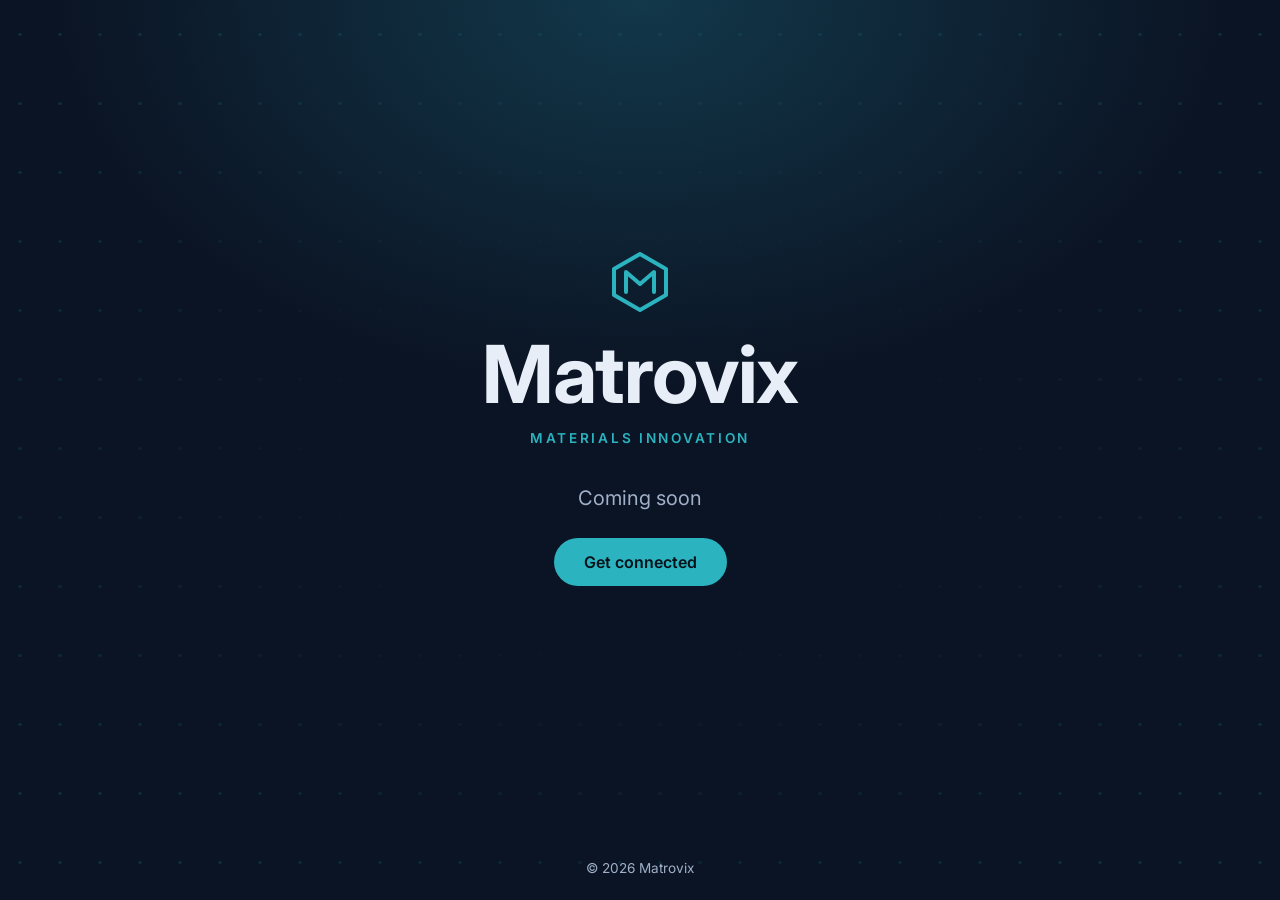
==== index.html @ 4d77bd99 "Replace site with simple coming-soon page Co-Authored-By: Claude Opus 5.5 <noreply@anthropic.com> Cl" ====
<!doctype html>
<html lang="en">
<head>
  <meta charset="utf-8">
  <meta name="viewport" content="width=device-width, initial-scale=1">
  <title>Matrovix — Coming Soon</title>
  <meta name="description" content="Matrovix — Materials Innovation. Coming soon.">
  <link rel="icon" href="favicon.svg" type="image/svg+xml">
  <link rel="preconnect" href="https://fonts.googleapis.com">
  <link rel="preconnect" href="https://fonts.gstatic.com" crossorigin>
  <link href="https://fonts.googleapis.com/css2?family=Inter:wght@400;600;700&display=swap" rel="stylesheet">
  <link rel="stylesheet" href="styles.css">
</head>
<body>
  <div class="lattice" aria-hidden="true"></div>
  <main class="center">
    <svg class="mark" width="64" height="64" viewBox="0 0 32 32" aria-hidden="true">
      <path d="M16 2 29 9.5v13L16 30 3 22.5v-13Z" fill="none" stroke="currentColor" stroke-width="2" stroke-linejoin="round"/>
      <path d="M9 21V11l7 6 7-6v10" fill="none" stroke="currentColor" stroke-width="2" stroke-linejoin="round" stroke-linecap="round"/>
    </svg>
    <h1>Matrovix</h1>
    <p class="tagline">Materials Innovation</p>
    <p class="soon">Coming soon</p>
    <a class="btn" href="mailto:matrovix01@gmail.com?subject=Connecting%20with%20Matrovix">Get connected</a>
  </main>
  <footer>© <span id="year">2026</span> Matrovix</footer>
  <script>document.getElementById('year').textContent = new Date().getFullYear();</script>
</body>
</html>
---- styles.css ----
:root {
  --bg: #0b1424;
  --text: #e8eef7;
  --muted: #9fb0c8;
  --accent: #2bb3bf;
  --accent-ink: #06121a;
}

* { box-sizing: border-box; }
html, body { height: 100%; }
body {
  margin: 0;
  font-family: "Inter", system-ui, -apple-system, Segoe UI, Roboto, sans-serif;
  background: radial-gradient(900px 600px at 50% 0%, #12384a 0%, transparent 65%), var(--bg);
  color: var(--text);
  display: flex;
  flex-direction: column;
  min-height: 100vh;
  overflow-x: hidden;
}

.lattice {
  position: fixed; inset: 0; opacity: .14; pointer-events: none;
  background-image:
    radial-gradient(circle, var(--accent) 1.5px, transparent 2px),
    linear-gradient(60deg, transparent 49.5%, #2bb3bf33 50%, transparent 50.5%),
    linear-gradient(-60deg, transparent 49.5%, #2bb3bf33 50%, transparent 50.5%);
  background-size: 40px 69px;
  mask-image: radial-gradient(ellipse at center, transparent 25%, #000 80%);
}

.center {
  position: relative;
  flex: 1;
  display: flex;
  flex-direction: column;
  align-items: center;
  justify-content: center;
  text-align: center;
  padding: 48px 16px;
}

.mark { color: var(--accent); margin-bottom: 20px; }

h1 {
  font-size: clamp(2.8rem, 9vw, 5rem);
  font-weight: 700;
  letter-spacing: -.02em;
  margin: 0;
  line-height: 1;
}

.tagline {
  text-transform: uppercase;
  letter-spacing: .2em;
  font-size: .85rem;
  font-weight: 600;
  color: var(--accent);
  margin: 16px 0 0;
}

.soon {
  font-size: 1.25rem;
  color: var(--muted);
  margin: 40px 0 28px;
}

.btn {
  display: inline-block;
  padding: 14px 30px;
  border-radius: 999px;
  background: var(--accent);
  color: var(--accent-ink);
  font-weight: 600;
  text-decoration: none;
  transition: transform .15s ease, filter .15s ease;
}
.btn:hover { transform: translateY(-1px); filter: brightness(1.08); }

footer {
  position: relative;
  text-align: center;
  padding: 24px 16px;
  color: var(--muted);
  font-size: .85rem;
}
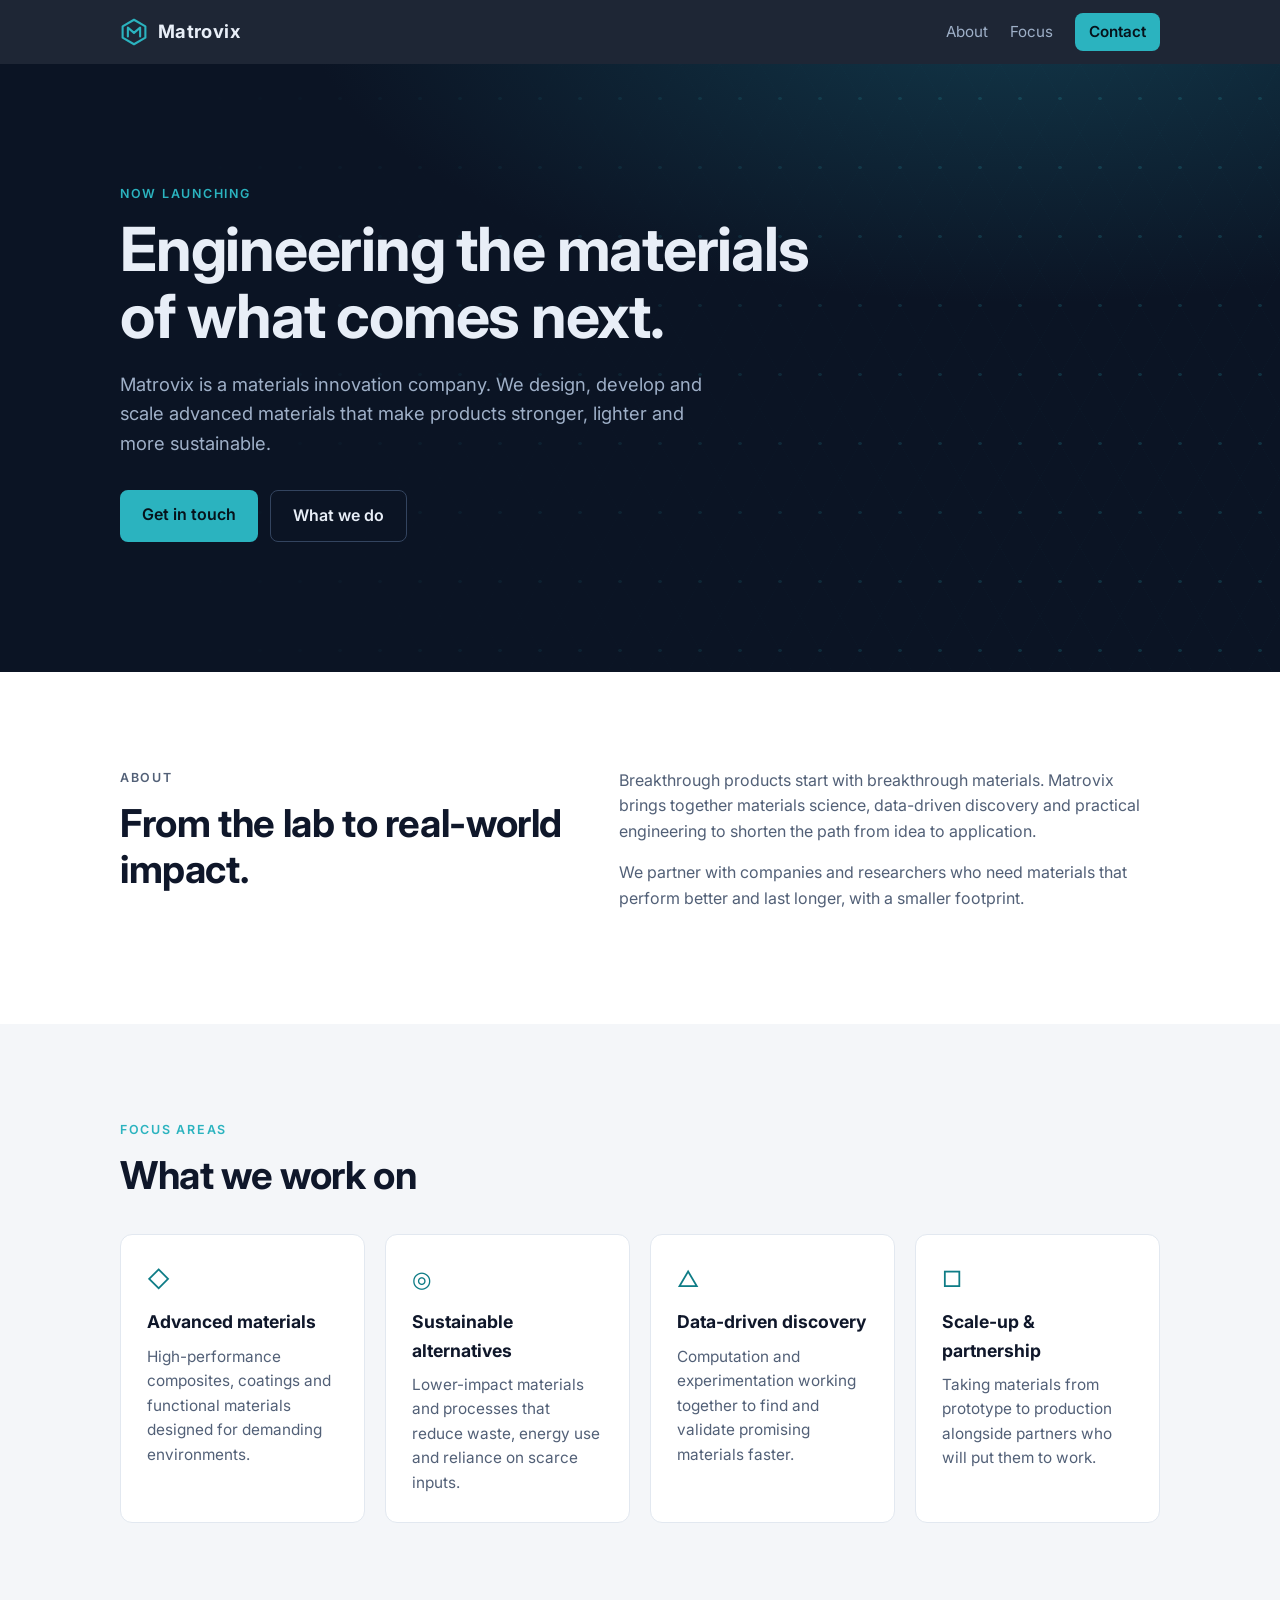
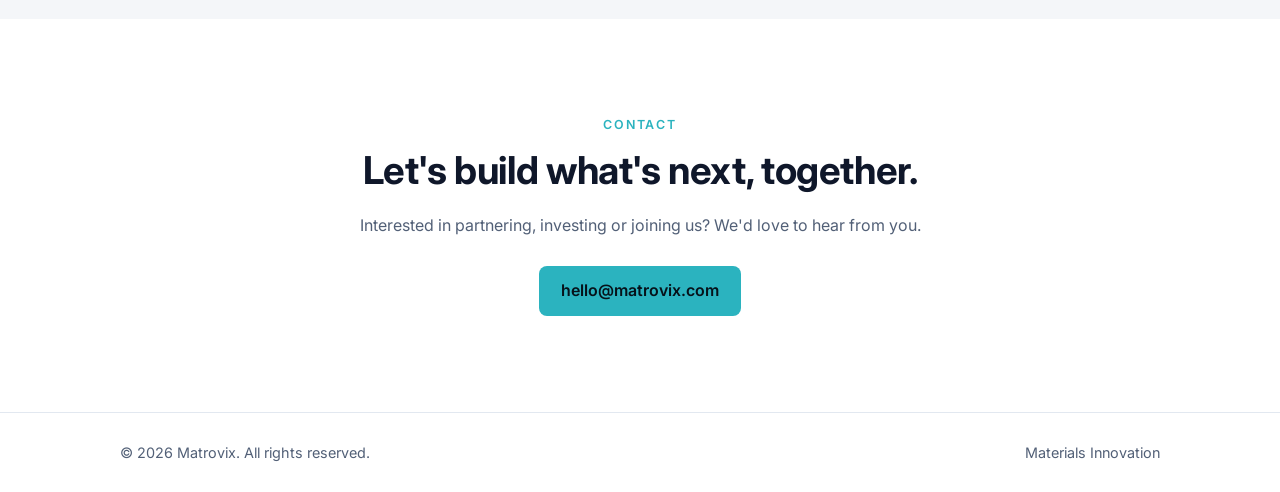
==== commit 92d3aeb4: "Restore the original full Matrovix website Co-Authored-By: Claude Opus 5.5 <noreply@anthropic.com> C" ====
--- a/index.html
+++ b/index.html
@@ -3,27 +3,108 @@
 <head>
   <meta charset="utf-8">
   <meta name="viewport" content="width=device-width, initial-scale=1">
-  <title>Matrovix — Coming Soon</title>
-  <meta name="description" content="Matrovix — Materials Innovation. Coming soon.">
+  <title>Matrovix — Materials Innovation</title>
+  <meta name="description" content="Matrovix is a materials innovation company developing the next generation of advanced materials.">
   <link rel="icon" href="favicon.svg" type="image/svg+xml">
   <link rel="preconnect" href="https://fonts.googleapis.com">
   <link rel="preconnect" href="https://fonts.gstatic.com" crossorigin>
-  <link href="https://fonts.googleapis.com/css2?family=Inter:wght@400;600;700&display=swap" rel="stylesheet">
+  <link href="https://fonts.googleapis.com/css2?family=Inter:wght@400;500;600;700&display=swap" rel="stylesheet">
   <link rel="stylesheet" href="styles.css">
 </head>
 <body>
-  <div class="lattice" aria-hidden="true"></div>
-  <main class="center">
-    <svg class="mark" width="64" height="64" viewBox="0 0 32 32" aria-hidden="true">
-      <path d="M16 2 29 9.5v13L16 30 3 22.5v-13Z" fill="none" stroke="currentColor" stroke-width="2" stroke-linejoin="round"/>
-      <path d="M9 21V11l7 6 7-6v10" fill="none" stroke="currentColor" stroke-width="2" stroke-linejoin="round" stroke-linecap="round"/>
-    </svg>
-    <h1>Matrovix</h1>
-    <p class="tagline">Materials Innovation</p>
-    <p class="soon">Coming soon</p>
-    <a class="btn" href="mailto:matrovix01@gmail.com?subject=Connecting%20with%20Matrovix">Get connected</a>
+  <header class="nav">
+    <div class="container nav-inner">
+      <a href="#" class="logo" aria-label="Matrovix home">
+        <svg width="28" height="28" viewBox="0 0 32 32" aria-hidden="true"><use href="#mark"/></svg>
+        <span>Matrovix</span>
+      </a>
+      <nav>
+        <a href="#about">About</a>
+        <a href="#focus">Focus</a>
+        <a href="#contact" class="btn btn-small">Contact</a>
+      </nav>
+    </div>
+  </header>
+
+  <main>
+    <section class="hero">
+      <div class="lattice" aria-hidden="true"></div>
+      <div class="container hero-inner">
+        <p class="eyebrow">Now launching</p>
+        <h1>Engineering the materials<br>of what comes next.</h1>
+        <p class="lead">Matrovix is a materials innovation company. We design, develop and scale advanced materials that make products stronger, lighter and more sustainable.</p>
+        <div class="cta">
+          <a href="#contact" class="btn">Get in touch</a>
+          <a href="#focus" class="btn btn-ghost">What we do</a>
+        </div>
+      </div>
+    </section>
+
+    <section id="about" class="section">
+      <div class="container two-col">
+        <div>
+          <p class="eyebrow">About</p>
+          <h2>From the lab to real-world impact.</h2>
+        </div>
+        <div>
+          <p>Breakthrough products start with breakthrough materials. Matrovix brings together materials science, data-driven discovery and practical engineering to shorten the path from idea to application.</p>
+          <p>We partner with companies and researchers who need materials that perform better and last longer, with a smaller footprint.</p>
+        </div>
+      </div>
+    </section>
+
+    <section id="focus" class="section section-alt">
+      <div class="container">
+        <p class="eyebrow">Focus areas</p>
+        <h2>What we work on</h2>
+        <div class="grid">
+          <article class="card">
+            <div class="icon">◇</div>
+            <h3>Advanced materials</h3>
+            <p>High-performance composites, coatings and functional materials designed for demanding environments.</p>
+          </article>
+          <article class="card">
+            <div class="icon">◎</div>
+            <h3>Sustainable alternatives</h3>
+            <p>Lower-impact materials and processes that reduce waste, energy use and reliance on scarce inputs.</p>
+          </article>
+          <article class="card">
+            <div class="icon">△</div>
+            <h3>Data-driven discovery</h3>
+            <p>Computation and experimentation working together to find and validate promising materials faster.</p>
+          </article>
+          <article class="card">
+            <div class="icon">□</div>
+            <h3>Scale-up &amp; partnership</h3>
+            <p>Taking materials from prototype to production alongside partners who will put them to work.</p>
+          </article>
+        </div>
+      </div>
+    </section>
+
+    <section id="contact" class="section">
+      <div class="container contact">
+        <p class="eyebrow">Contact</p>
+        <h2>Let's build what's next, together.</h2>
+        <p>Interested in partnering, investing or joining us? We'd love to hear from you.</p>
+        <a href="mailto:hello@matrovix.com" class="btn">hello@matrovix.com</a>
+      </div>
+    </section>
   </main>
-  <footer>© <span id="year">2026</span> Matrovix</footer>
+
+  <footer class="footer">
+    <div class="container footer-inner">
+      <span>© <span id="year">2026</span> Matrovix. All rights reserved.</span>
+      <span>Materials Innovation</span>
+    </div>
+  </footer>
+
+  <svg width="0" height="0" style="position:absolute">
+    <symbol id="mark" viewBox="0 0 32 32">
+      <path d="M16 2 29 9.5v13L16 30 3 22.5v-13Z" fill="none" stroke="currentColor" stroke-width="2.4" stroke-linejoin="round"/>
+      <path d="M9 21V11l7 6 7-6v10" fill="none" stroke="currentColor" stroke-width="2.4" stroke-linejoin="round" stroke-linecap="round"/>
+    </symbol>
+  </svg>
   <script>document.getElementById('year').textContent = new Date().getFullYear();</script>
 </body>
 </html>
--- a/styles.css
+++ b/styles.css
@@ -1,86 +1,110 @@
 :root {
-  --bg: #0b1424;
-  --text: #e8eef7;
-  --muted: #9fb0c8;
-  --accent: #2bb3bf;
-  --accent-ink: #06121a;
+  --bg: #ffffff;
+  --bg-alt: #f4f6f9;
+  --text: #0f172a;
+  --muted: #526077;
+  --accent: #0e7c86;
+  --accent-ink: #ffffff;
+  --border: #e2e8f0;
+  --hero-bg: #0b1424;
+  --hero-text: #e8eef7;
+  --hero-muted: #9fb0c8;
+}
+
+@media (prefers-color-scheme: dark) {
+  :root {
+    --bg: #0b1220;
+    --bg-alt: #111a2c;
+    --text: #e6ecf5;
+    --muted: #9aa8bd;
+    --accent: #2bb3bf;
+    --accent-ink: #06121a;
+    --border: #1f2a3d;
+  }
 }
 
 * { box-sizing: border-box; }
-html, body { height: 100%; }
+html { scroll-behavior: smooth; }
 body {
   margin: 0;
   font-family: "Inter", system-ui, -apple-system, Segoe UI, Roboto, sans-serif;
-  background: radial-gradient(900px 600px at 50% 0%, #12384a 0%, transparent 65%), var(--bg);
+  background: var(--bg);
   color: var(--text);
-  display: flex;
-  flex-direction: column;
-  min-height: 100vh;
-  overflow-x: hidden;
+  line-height: 1.6;
 }
 
+.container { max-width: 1080px; margin: 0 auto; padding: 0 20px; }
+
+/* Nav */
+.nav {
+  position: sticky; top: 0; z-index: 10;
+  background: color-mix(in srgb, var(--hero-bg) 92%, transparent);
+  backdrop-filter: blur(8px);
+  color: var(--hero-text);
+}
+.nav-inner { display: flex; align-items: center; justify-content: space-between; height: 64px; }
+.logo { display: flex; align-items: center; gap: 10px; color: inherit; text-decoration: none; font-weight: 700; font-size: 1.15rem; letter-spacing: .02em; }
+.logo svg { color: #2bb3bf; }
+.nav nav { display: flex; align-items: center; gap: 22px; }
+.nav nav a { color: var(--hero-muted); text-decoration: none; font-size: .95rem; }
+.nav nav a:hover { color: var(--hero-text); }
+.nav nav a.btn { color: #06121a; }
+
+/* Buttons */
+.btn {
+  display: inline-block; padding: 12px 22px; border-radius: 8px;
+  background: #2bb3bf; color: #06121a; font-weight: 600; text-decoration: none;
+  transition: transform .15s ease, filter .15s ease;
+}
+.btn:hover { transform: translateY(-1px); filter: brightness(1.08); }
+.btn-small { padding: 7px 14px; font-size: .9rem; }
+.btn-ghost { background: transparent; color: var(--hero-text); border: 1px solid #33445f; }
+
+/* Hero */
+.hero {
+  position: relative; overflow: hidden;
+  background: radial-gradient(1200px 500px at 80% -10%, #12384a 0%, transparent 60%), var(--hero-bg);
+  color: var(--hero-text);
+  padding: 120px 0 130px;
+}
 .lattice {
-  position: fixed; inset: 0; opacity: .14; pointer-events: none;
+  position: absolute; inset: 0; opacity: .18;
   background-image:
-    radial-gradient(circle, var(--accent) 1.5px, transparent 2px),
+    radial-gradient(circle, #2bb3bf 1.5px, transparent 2px),
     linear-gradient(60deg, transparent 49.5%, #2bb3bf33 50%, transparent 50.5%),
     linear-gradient(-60deg, transparent 49.5%, #2bb3bf33 50%, transparent 50.5%);
   background-size: 40px 69px;
-  mask-image: radial-gradient(ellipse at center, transparent 25%, #000 80%);
+  mask-image: linear-gradient(to left, #000 20%, transparent 85%);
 }
+.hero-inner { position: relative; }
+.hero h1 { font-size: clamp(2.2rem, 5.5vw, 3.8rem); line-height: 1.1; margin: 0 0 20px; letter-spacing: -.02em; }
+.lead { font-size: 1.15rem; color: var(--hero-muted); max-width: 600px; margin: 0 0 32px; }
+.cta { display: flex; gap: 12px; flex-wrap: wrap; }
+.eyebrow { text-transform: uppercase; letter-spacing: .14em; font-size: .78rem; font-weight: 600; color: #2bb3bf; margin: 0 0 12px; }
 
-.center {
-  position: relative;
-  flex: 1;
-  display: flex;
-  flex-direction: column;
-  align-items: center;
-  justify-content: center;
-  text-align: center;
-  padding: 48px 16px;
+/* Sections */
+.section { padding: 96px 0; }
+.section-alt { background: var(--bg-alt); }
+h2 { font-size: clamp(1.7rem, 3.5vw, 2.4rem); line-height: 1.2; margin: 0 0 20px; letter-spacing: -.01em; }
+.two-col { display: grid; grid-template-columns: 1fr 1.2fr; gap: 48px; }
+.two-col p { color: var(--muted); margin-top: 0; }
+
+.grid { display: grid; grid-template-columns: repeat(auto-fit, minmax(230px, 1fr)); gap: 20px; margin-top: 36px; }
+.card { background: var(--bg); border: 1px solid var(--border); border-radius: 12px; padding: 26px; }
+.card h3 { margin: 12px 0 8px; font-size: 1.1rem; }
+.card p { margin: 0; color: var(--muted); font-size: .96rem; }
+.icon { font-size: 1.4rem; color: var(--accent); }
+
+.contact { text-align: center; max-width: 640px; }
+.contact p:not(.eyebrow) { color: var(--muted); margin-bottom: 28px; }
+
+/* Footer */
+.footer { border-top: 1px solid var(--border); padding: 28px 0; color: var(--muted); font-size: .9rem; }
+.footer-inner { display: flex; justify-content: space-between; gap: 12px; flex-wrap: wrap; }
+
+@media (max-width: 720px) {
+  .two-col { grid-template-columns: 1fr; gap: 8px; }
+  .nav nav a:not(.btn) { display: none; }
+  .hero { padding: 80px 0 90px; }
+  .section { padding: 72px 0; }
 }
-
-.mark { color: var(--accent); margin-bottom: 20px; }
-
-h1 {
-  font-size: clamp(2.8rem, 9vw, 5rem);
-  font-weight: 700;
-  letter-spacing: -.02em;
-  margin: 0;
-  line-height: 1;
-}
-
-.tagline {
-  text-transform: uppercase;
-  letter-spacing: .2em;
-  font-size: .85rem;
-  font-weight: 600;
-  color: var(--accent);
-  margin: 16px 0 0;
-}
-
-.soon {
-  font-size: 1.25rem;
-  color: var(--muted);
-  margin: 40px 0 28px;
-}
-
-.btn {
-  display: inline-block;
-  padding: 14px 30px;
-  border-radius: 999px;
-  background: var(--accent);
-  color: var(--accent-ink);
-  font-weight: 600;
-  text-decoration: none;
-  transition: transform .15s ease, filter .15s ease;
-}
-.btn:hover { transform: translateY(-1px); filter: brightness(1.08); }
-
-footer {
-  position: relative;
-  text-align: center;
-  padding: 24px 16px;
-  color: var(--muted);
-  font-size: .85rem;
-}
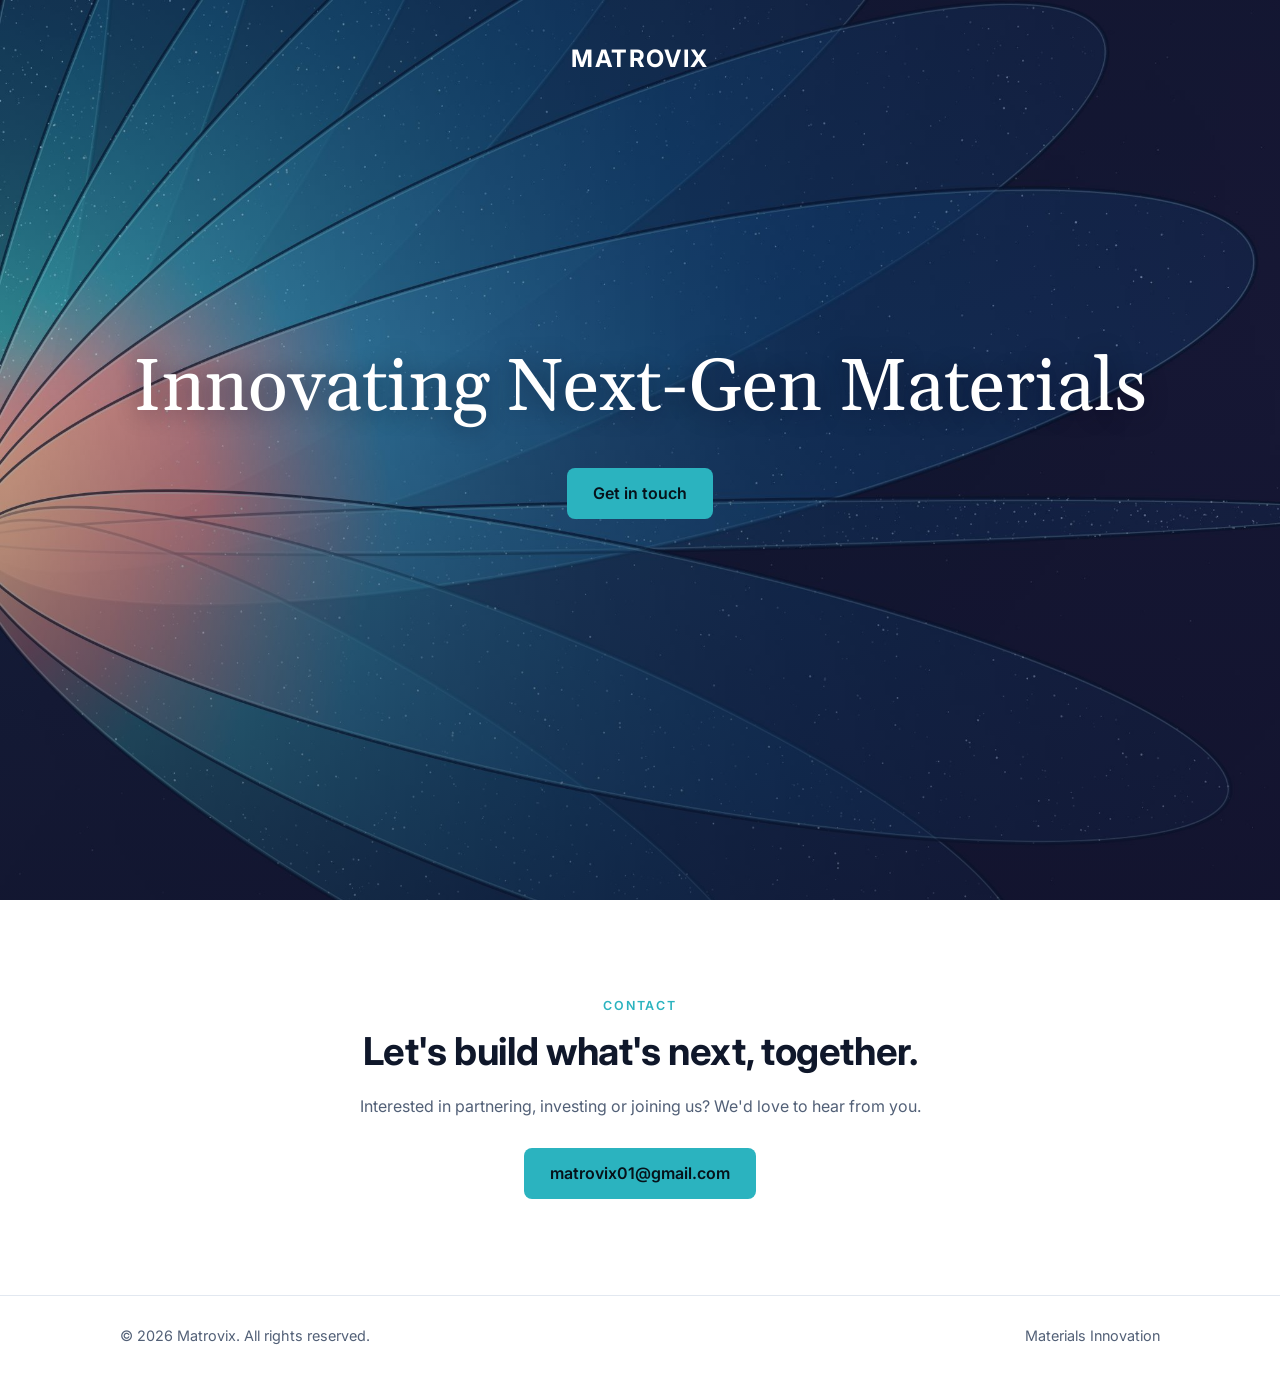
==== commit 942b0233: "Redesign landing page with full-screen hero image Remove the About and Focus sections, and point the" ====
--- a/index.html
+++ b/index.html
@@ -3,91 +3,30 @@
 <head>
   <meta charset="utf-8">
   <meta name="viewport" content="width=device-width, initial-scale=1">
-  <title>Matrovix — Materials Innovation</title>
-  <meta name="description" content="Matrovix is a materials innovation company developing the next generation of advanced materials.">
+  <title>Matrovix — Innovating Next-Gen Materials</title>
+  <meta name="description" content="Matrovix is a materials innovation company developing next-generation materials.">
   <link rel="icon" href="favicon.svg" type="image/svg+xml">
   <link rel="preconnect" href="https://fonts.googleapis.com">
   <link rel="preconnect" href="https://fonts.gstatic.com" crossorigin>
-  <link href="https://fonts.googleapis.com/css2?family=Inter:wght@400;500;600;700&display=swap" rel="stylesheet">
+  <link href="https://fonts.googleapis.com/css2?family=Gelasio:wght@400;500&family=Inter:wght@400;600;700&display=swap" rel="stylesheet">
   <link rel="stylesheet" href="styles.css">
 </head>
 <body>
-  <header class="nav">
-    <div class="container nav-inner">
-      <a href="#" class="logo" aria-label="Matrovix home">
-        <svg width="28" height="28" viewBox="0 0 32 32" aria-hidden="true"><use href="#mark"/></svg>
-        <span>Matrovix</span>
-      </a>
-      <nav>
-        <a href="#about">About</a>
-        <a href="#focus">Focus</a>
-        <a href="#contact" class="btn btn-small">Contact</a>
-      </nav>
+  <header class="hero">
+    <a href="#" class="brand">MATROVIX</a>
+    <div class="hero-inner">
+      <h1>Innovating <span class="nowrap">Next-Gen</span> Materials</h1>
+      <a href="#contact" class="btn">Get in touch</a>
     </div>
   </header>
 
   <main>
-    <section class="hero">
-      <div class="lattice" aria-hidden="true"></div>
-      <div class="container hero-inner">
-        <p class="eyebrow">Now launching</p>
-        <h1>Engineering the materials<br>of what comes next.</h1>
-        <p class="lead">Matrovix is a materials innovation company. We design, develop and scale advanced materials that make products stronger, lighter and more sustainable.</p>
-        <div class="cta">
-          <a href="#contact" class="btn">Get in touch</a>
-          <a href="#focus" class="btn btn-ghost">What we do</a>
-        </div>
-      </div>
-    </section>
-
-    <section id="about" class="section">
-      <div class="container two-col">
-        <div>
-          <p class="eyebrow">About</p>
-          <h2>From the lab to real-world impact.</h2>
-        </div>
-        <div>
-          <p>Breakthrough products start with breakthrough materials. Matrovix brings together materials science, data-driven discovery and practical engineering to shorten the path from idea to application.</p>
-          <p>We partner with companies and researchers who need materials that perform better and last longer, with a smaller footprint.</p>
-        </div>
-      </div>
-    </section>
-
-    <section id="focus" class="section section-alt">
-      <div class="container">
-        <p class="eyebrow">Focus areas</p>
-        <h2>What we work on</h2>
-        <div class="grid">
-          <article class="card">
-            <div class="icon">◇</div>
-            <h3>Advanced materials</h3>
-            <p>High-performance composites, coatings and functional materials designed for demanding environments.</p>
-          </article>
-          <article class="card">
-            <div class="icon">◎</div>
-            <h3>Sustainable alternatives</h3>
-            <p>Lower-impact materials and processes that reduce waste, energy use and reliance on scarce inputs.</p>
-          </article>
-          <article class="card">
-            <div class="icon">△</div>
-            <h3>Data-driven discovery</h3>
-            <p>Computation and experimentation working together to find and validate promising materials faster.</p>
-          </article>
-          <article class="card">
-            <div class="icon">□</div>
-            <h3>Scale-up &amp; partnership</h3>
-            <p>Taking materials from prototype to production alongside partners who will put them to work.</p>
-          </article>
-        </div>
-      </div>
-    </section>
-
     <section id="contact" class="section">
       <div class="container contact">
         <p class="eyebrow">Contact</p>
         <h2>Let's build what's next, together.</h2>
         <p>Interested in partnering, investing or joining us? We'd love to hear from you.</p>
-        <a href="mailto:hello@matrovix.com" class="btn">hello@matrovix.com</a>
+        <a href="mailto:matrovix01@gmail.com" class="btn">matrovix01@gmail.com</a>
       </div>
     </section>
   </main>
@@ -99,12 +38,6 @@
     </div>
   </footer>
 
-  <svg width="0" height="0" style="position:absolute">
-    <symbol id="mark" viewBox="0 0 32 32">
-      <path d="M16 2 29 9.5v13L16 30 3 22.5v-13Z" fill="none" stroke="currentColor" stroke-width="2.4" stroke-linejoin="round"/>
-      <path d="M9 21V11l7 6 7-6v10" fill="none" stroke="currentColor" stroke-width="2.4" stroke-linejoin="round" stroke-linecap="round"/>
-    </symbol>
-  </svg>
   <script>document.getElementById('year').textContent = new Date().getFullYear();</script>
 </body>
 </html>
--- a/styles.css
+++ b/styles.css
@@ -1,25 +1,20 @@
 :root {
   --bg: #ffffff;
-  --bg-alt: #f4f6f9;
   --text: #0f172a;
   --muted: #526077;
-  --accent: #0e7c86;
-  --accent-ink: #ffffff;
   --border: #e2e8f0;
-  --hero-bg: #0b1424;
-  --hero-text: #e8eef7;
-  --hero-muted: #9fb0c8;
+  --accent: #2bb3bf;
+  --accent-ink: #06121a;
+  --hero-bg: #1a1a38;
+  --hero-text: #ffffff;
 }
 
 @media (prefers-color-scheme: dark) {
   :root {
-    --bg: #0b1220;
-    --bg-alt: #111a2c;
+    --bg: #0f1226;
     --text: #e6ecf5;
     --muted: #9aa8bd;
-    --accent: #2bb3bf;
-    --accent-ink: #06121a;
-    --border: #1f2a3d;
+    --border: #232845;
   }
 }
 
@@ -35,66 +30,60 @@
 
 .container { max-width: 1080px; margin: 0 auto; padding: 0 20px; }
 
-/* Nav */
-.nav {
-  position: sticky; top: 0; z-index: 10;
-  background: color-mix(in srgb, var(--hero-bg) 92%, transparent);
-  backdrop-filter: blur(8px);
-  color: var(--hero-text);
-}
-.nav-inner { display: flex; align-items: center; justify-content: space-between; height: 64px; }
-.logo { display: flex; align-items: center; gap: 10px; color: inherit; text-decoration: none; font-weight: 700; font-size: 1.15rem; letter-spacing: .02em; }
-.logo svg { color: #2bb3bf; }
-.nav nav { display: flex; align-items: center; gap: 22px; }
-.nav nav a { color: var(--hero-muted); text-decoration: none; font-size: .95rem; }
-.nav nav a:hover { color: var(--hero-text); }
-.nav nav a.btn { color: #06121a; }
-
 /* Buttons */
 .btn {
-  display: inline-block; padding: 12px 22px; border-radius: 8px;
-  background: #2bb3bf; color: #06121a; font-weight: 600; text-decoration: none;
+  display: inline-block; padding: 13px 26px; border-radius: 8px;
+  background: var(--accent); color: var(--accent-ink); font-weight: 600; text-decoration: none;
   transition: transform .15s ease, filter .15s ease;
 }
 .btn:hover { transform: translateY(-1px); filter: brightness(1.08); }
-.btn-small { padding: 7px 14px; font-size: .9rem; }
-.btn-ghost { background: transparent; color: var(--hero-text); border: 1px solid #33445f; }
 
 /* Hero */
 .hero {
-  position: relative; overflow: hidden;
-  background: radial-gradient(1200px 500px at 80% -10%, #12384a 0%, transparent 60%), var(--hero-bg);
+  position: relative;
+  min-height: 100vh;
+  min-height: 100svh;
+  display: flex;
+  flex-direction: column;
+  align-items: center;
+  padding: 40px 16px;
   color: var(--hero-text);
-  padding: 120px 0 130px;
+  text-align: center;
+  background:
+    linear-gradient(180deg, rgba(14, 16, 40, .35) 0%, rgba(14, 16, 40, .15) 40%, rgba(14, 16, 40, .55) 100%),
+    url("hero.jpg") left center / cover no-repeat,
+    var(--hero-bg);
 }
-.lattice {
-  position: absolute; inset: 0; opacity: .18;
-  background-image:
-    radial-gradient(circle, #2bb3bf 1.5px, transparent 2px),
-    linear-gradient(60deg, transparent 49.5%, #2bb3bf33 50%, transparent 50.5%),
-    linear-gradient(-60deg, transparent 49.5%, #2bb3bf33 50%, transparent 50.5%);
-  background-size: 40px 69px;
-  mask-image: linear-gradient(to left, #000 20%, transparent 85%);
+.brand {
+  color: inherit;
+  text-decoration: none;
+  font-weight: 700;
+  font-size: 1.5rem;
+  letter-spacing: .06em;
 }
-.hero-inner { position: relative; }
-.hero h1 { font-size: clamp(2.2rem, 5.5vw, 3.8rem); line-height: 1.1; margin: 0 0 20px; letter-spacing: -.02em; }
-.lead { font-size: 1.15rem; color: var(--hero-muted); max-width: 600px; margin: 0 0 32px; }
-.cta { display: flex; gap: 12px; flex-wrap: wrap; }
-.eyebrow { text-transform: uppercase; letter-spacing: .14em; font-size: .78rem; font-weight: 600; color: #2bb3bf; margin: 0 0 12px; }
+.hero-inner {
+  flex: 1;
+  display: flex;
+  flex-direction: column;
+  align-items: center;
+  justify-content: center;
+  gap: 36px;
+  padding-bottom: 8vh;
+}
+.hero h1 {
+  font-family: "Gelasio", Georgia, "Times New Roman", serif;
+  font-weight: 400;
+  font-size: clamp(2.4rem, 6vw, 4.6rem);
+  line-height: 1.15;
+  margin: 0;
+  max-width: 14em;
+  text-shadow: 0 2px 24px rgba(10, 12, 30, .45);
+}
 
-/* Sections */
+/* Contact */
 .section { padding: 96px 0; }
-.section-alt { background: var(--bg-alt); }
+.eyebrow { text-transform: uppercase; letter-spacing: .14em; font-size: .78rem; font-weight: 600; color: var(--accent); margin: 0 0 12px; }
 h2 { font-size: clamp(1.7rem, 3.5vw, 2.4rem); line-height: 1.2; margin: 0 0 20px; letter-spacing: -.01em; }
-.two-col { display: grid; grid-template-columns: 1fr 1.2fr; gap: 48px; }
-.two-col p { color: var(--muted); margin-top: 0; }
-
-.grid { display: grid; grid-template-columns: repeat(auto-fit, minmax(230px, 1fr)); gap: 20px; margin-top: 36px; }
-.card { background: var(--bg); border: 1px solid var(--border); border-radius: 12px; padding: 26px; }
-.card h3 { margin: 12px 0 8px; font-size: 1.1rem; }
-.card p { margin: 0; color: var(--muted); font-size: .96rem; }
-.icon { font-size: 1.4rem; color: var(--accent); }
-
 .contact { text-align: center; max-width: 640px; }
 .contact p:not(.eyebrow) { color: var(--muted); margin-bottom: 28px; }
 
@@ -103,8 +92,6 @@
 .footer-inner { display: flex; justify-content: space-between; gap: 12px; flex-wrap: wrap; }
 
 @media (max-width: 720px) {
-  .two-col { grid-template-columns: 1fr; gap: 8px; }
-  .nav nav a:not(.btn) { display: none; }
-  .hero { padding: 80px 0 90px; }
   .section { padding: 72px 0; }
 }
+.nowrap { white-space: nowrap; }
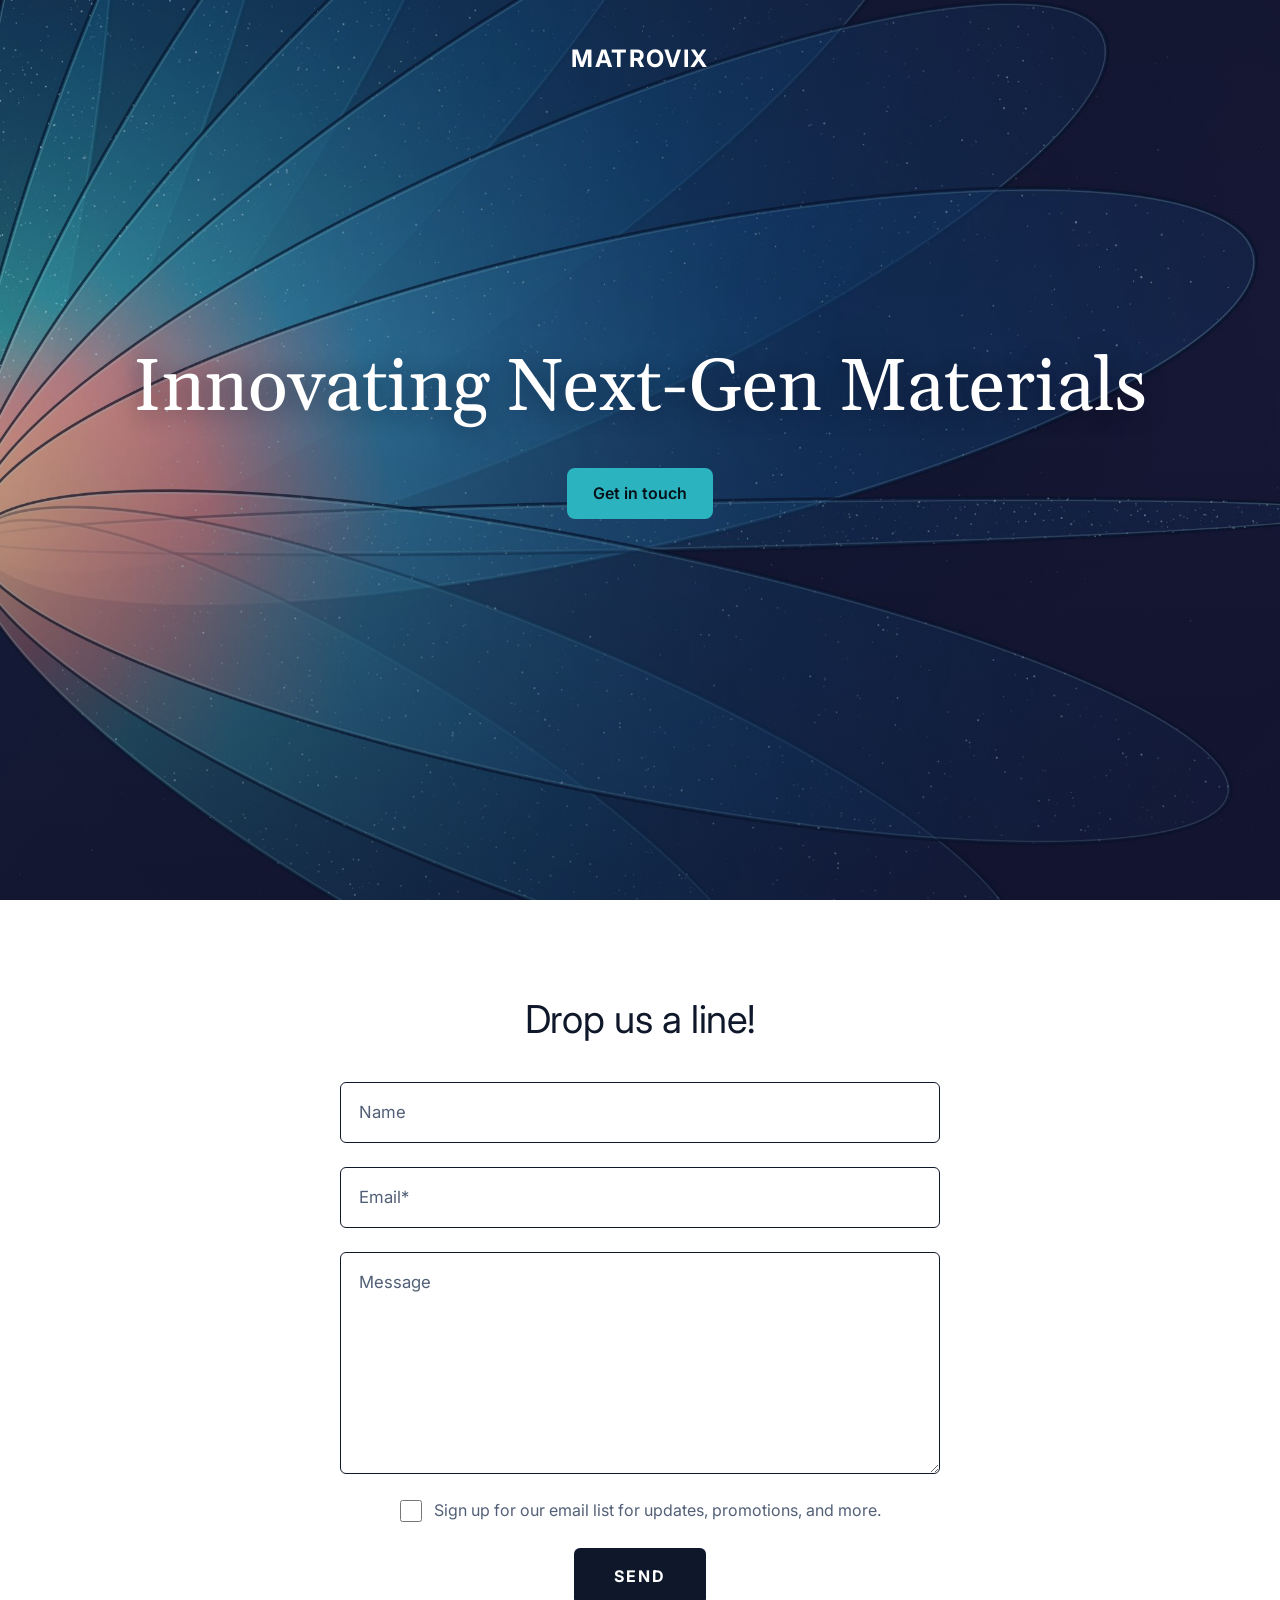
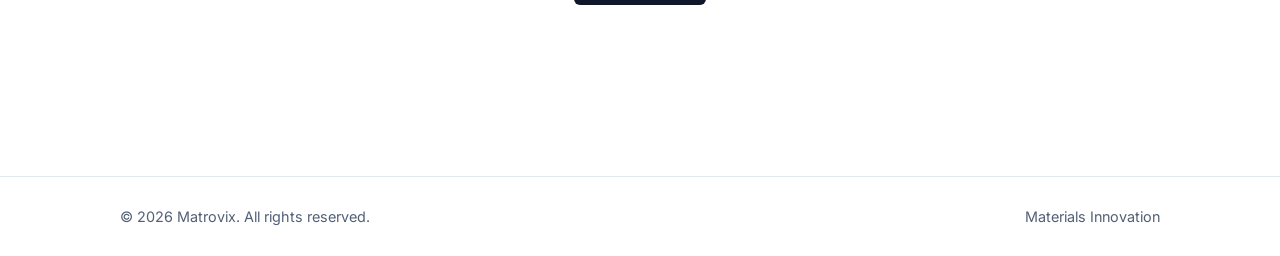
==== commit d925929e: "Add "Drop us a line" contact form Submissions are emailed to matrovix01@gmail.com via FormSubmit.  C" ====
--- a/index.html
+++ b/index.html
@@ -21,12 +21,29 @@
   </header>
 
   <main>
-    <section id="contact" class="section">
+    <section id="contact" class="section contact-section">
       <div class="container contact">
-        <p class="eyebrow">Contact</p>
-        <h2>Let's build what's next, together.</h2>
-        <p>Interested in partnering, investing or joining us? We'd love to hear from you.</p>
-        <a href="mailto:matrovix01@gmail.com" class="btn">matrovix01@gmail.com</a>
+        <h2>Drop us a line!</h2>
+
+        <form id="contact-form" class="form" action="https://formsubmit.co/matrovix01@gmail.com" method="POST">
+          <input type="hidden" name="_subject" value="New contact from matrovix.com">
+          <input type="hidden" name="_template" value="table">
+          <input type="hidden" name="_captcha" value="false">
+          <input type="hidden" name="_next" value="https://matrovix.com/#thanks">
+          <input type="text" name="_honey" class="hp" tabindex="-1" autocomplete="off">
+
+          <input type="text" name="name" placeholder="Name" aria-label="Name" autocomplete="name">
+          <input type="email" name="email" placeholder="Email*" aria-label="Email" required autocomplete="email">
+          <textarea name="message" rows="7" placeholder="Message" aria-label="Message"></textarea>
+
+          <label class="check">
+            <input type="checkbox" name="email_list" value="Yes">
+            <span>Sign up for our email list for updates, promotions, and more.</span>
+          </label>
+
+          <button type="submit" class="btn-send">Send</button>
+          <p id="form-status" class="status" role="status" aria-live="polite"></p>
+        </form>
       </div>
     </section>
   </main>
@@ -38,6 +55,41 @@
     </div>
   </footer>
 
-  <script>document.getElementById('year').textContent = new Date().getFullYear();</script>
+  <script>
+    document.getElementById('year').textContent = new Date().getFullYear();
+
+    const form = document.getElementById('contact-form');
+    const status = document.getElementById('form-status');
+    const thank = 'Thank you! Your message has been sent. We\'ll be in touch soon.';
+    if (location.hash === '#thanks') {
+      status.className = 'status ok';
+      status.textContent = thank;
+      document.getElementById('contact').scrollIntoView();
+    }
+    form.addEventListener('submit', async (e) => {
+      e.preventDefault();
+      const button = form.querySelector('button');
+      button.disabled = true;
+      status.className = 'status';
+      status.textContent = 'Sending…';
+      try {
+        const res = await fetch(form.action.replace('formsubmit.co/', 'formsubmit.co/ajax/'), {
+          method: 'POST',
+          headers: { 'Accept': 'application/json' },
+          body: new FormData(form)
+        });
+        const data = await res.json();
+        if (String(data.success) !== 'true') throw new Error(data.message);
+        form.reset();
+        status.className = 'status ok';
+        status.textContent = thank;
+      } catch (err) {
+        status.className = 'status err';
+        status.textContent = 'Sorry, something went wrong. Please try again in a moment.';
+      } finally {
+        button.disabled = false;
+      }
+    });
+  </script>
 </body>
 </html>
--- a/styles.css
+++ b/styles.css
@@ -95,3 +95,52 @@
   .section { padding: 72px 0; }
 }
 .nowrap { white-space: nowrap; }
+
+/* Contact form */
+.contact-section h2 { font-weight: 400; font-size: clamp(1.8rem, 4vw, 2.4rem); margin-bottom: 40px; }
+.form {
+  max-width: 620px;
+  margin: 0 auto;
+  display: flex;
+  flex-direction: column;
+  gap: 24px;
+  text-align: left;
+}
+.form input[type=text], .form input[type=email], .form textarea {
+  font: inherit;
+  font-size: 1.05rem;
+  color: var(--text);
+  background: var(--bg);
+  border: 1.5px solid var(--text);
+  border-radius: 6px;
+  padding: 16px 18px;
+}
+.form ::placeholder { color: var(--muted); }
+.form input:focus, .form textarea:focus { outline: none; border-color: var(--accent); box-shadow: 0 0 0 3px #2bb3bf44; }
+.form textarea { resize: vertical; min-height: 180px; }
+.check { display: flex; align-items: center; justify-content: center; gap: 12px; color: var(--muted); font-size: 1rem; cursor: pointer; }
+.check input { width: 22px; height: 22px; flex: none; accent-color: var(--accent); margin: 0; }
+.btn-send {
+  align-self: center;
+  background: var(--text);
+  color: var(--bg);
+  border: 0;
+  border-radius: 6px;
+  padding: 16px 40px;
+  font: inherit;
+  font-weight: 700;
+  letter-spacing: .14em;
+  text-transform: uppercase;
+  cursor: pointer;
+  transition: transform .15s ease, background .15s ease;
+}
+.btn-send:hover { transform: translateY(-1px); filter: brightness(1.25); }
+.btn-send:disabled { opacity: .6; cursor: default; }
+.hp { display: none; }
+.status { text-align: center; min-height: 1.4em; margin: 0; color: var(--muted); }
+.status.ok { color: #138a5a; }
+.status.err { color: #c0392b; }
+@media (prefers-color-scheme: dark) {
+  .status.ok { color: #5fd3a0; }
+  .status.err { color: #ff8a8a; }
+}
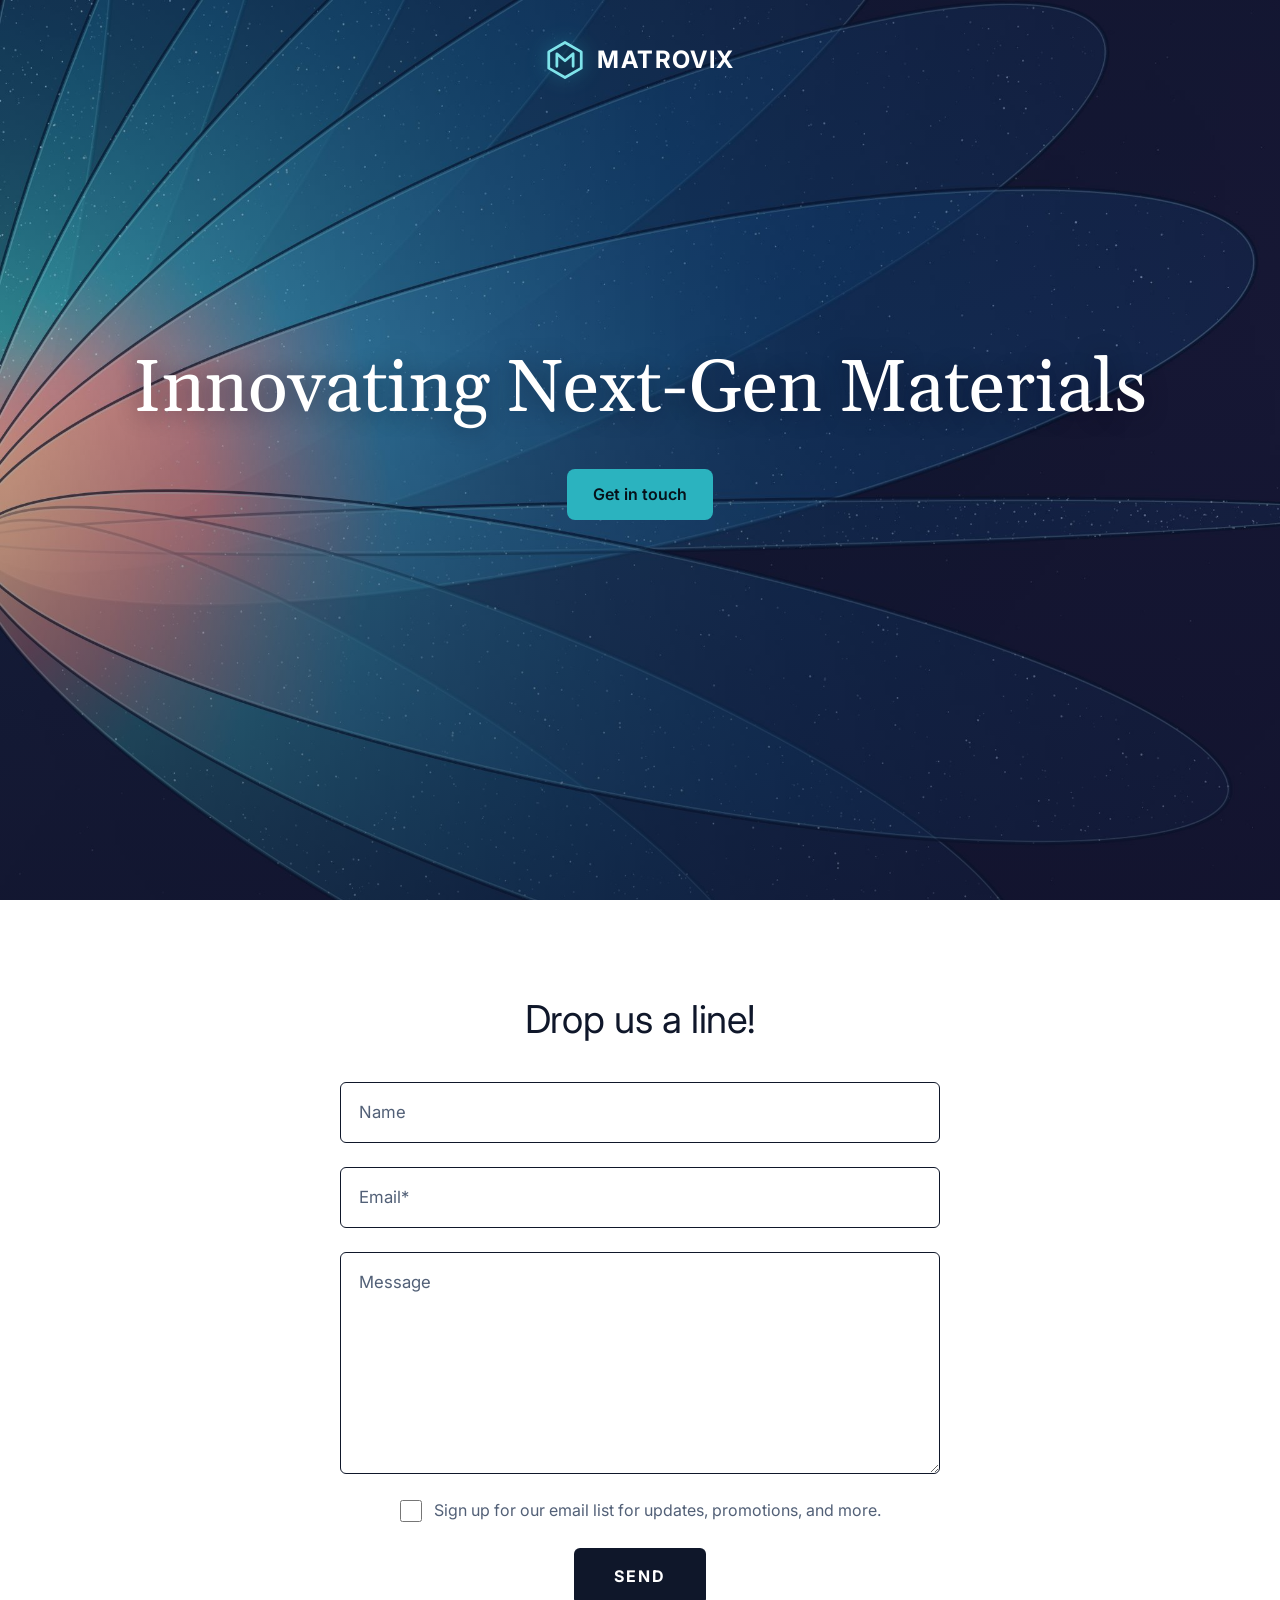
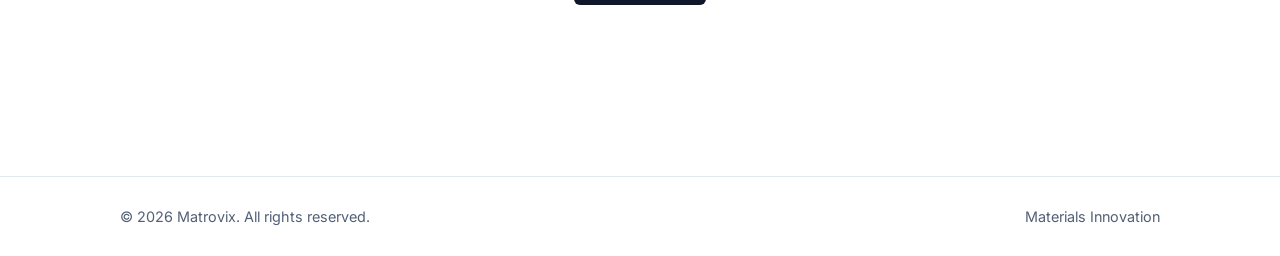
==== commit ed518502: "Add logo mark to header and match favicon colors Co-Authored-By: Claude Opus 5.5 <noreply@anthropic." ====
--- a/index.html
+++ b/index.html
@@ -13,7 +13,13 @@
 </head>
 <body>
   <header class="hero">
-    <a href="#" class="brand">MATROVIX</a>
+    <a href="#" class="brand" aria-label="Matrovix home">
+      <svg class="brand-mark" width="40" height="40" viewBox="0 0 32 32" aria-hidden="true">
+        <path d="M16 2 29 9.5v13L16 30 3 22.5v-13Z" fill="rgba(10,14,35,.35)" stroke="currentColor" stroke-width="2.2" stroke-linejoin="round"/>
+        <path d="M9.5 21V11l6.5 5.6 6.5-5.6v10" fill="none" stroke="currentColor" stroke-width="2.2" stroke-linejoin="round" stroke-linecap="round"/>
+      </svg>
+      <span>MATROVIX</span>
+    </a>
     <div class="hero-inner">
       <h1>Innovating <span class="nowrap">Next-Gen</span> Materials</h1>
       <a href="#contact" class="btn">Get in touch</a>
--- a/styles.css
+++ b/styles.css
@@ -55,6 +55,9 @@
     var(--hero-bg);
 }
 .brand {
+  display: inline-flex;
+  align-items: center;
+  gap: 12px;
   color: inherit;
   text-decoration: none;
   font-weight: 700;
@@ -79,6 +82,8 @@
   max-width: 14em;
   text-shadow: 0 2px 24px rgba(10, 12, 30, .45);
 }
+
+.brand-mark { color: #7fe3ea; flex: none; filter: drop-shadow(0 0 10px rgba(43, 179, 191, .45)); }
 
 /* Contact */
 .section { padding: 96px 0; }
